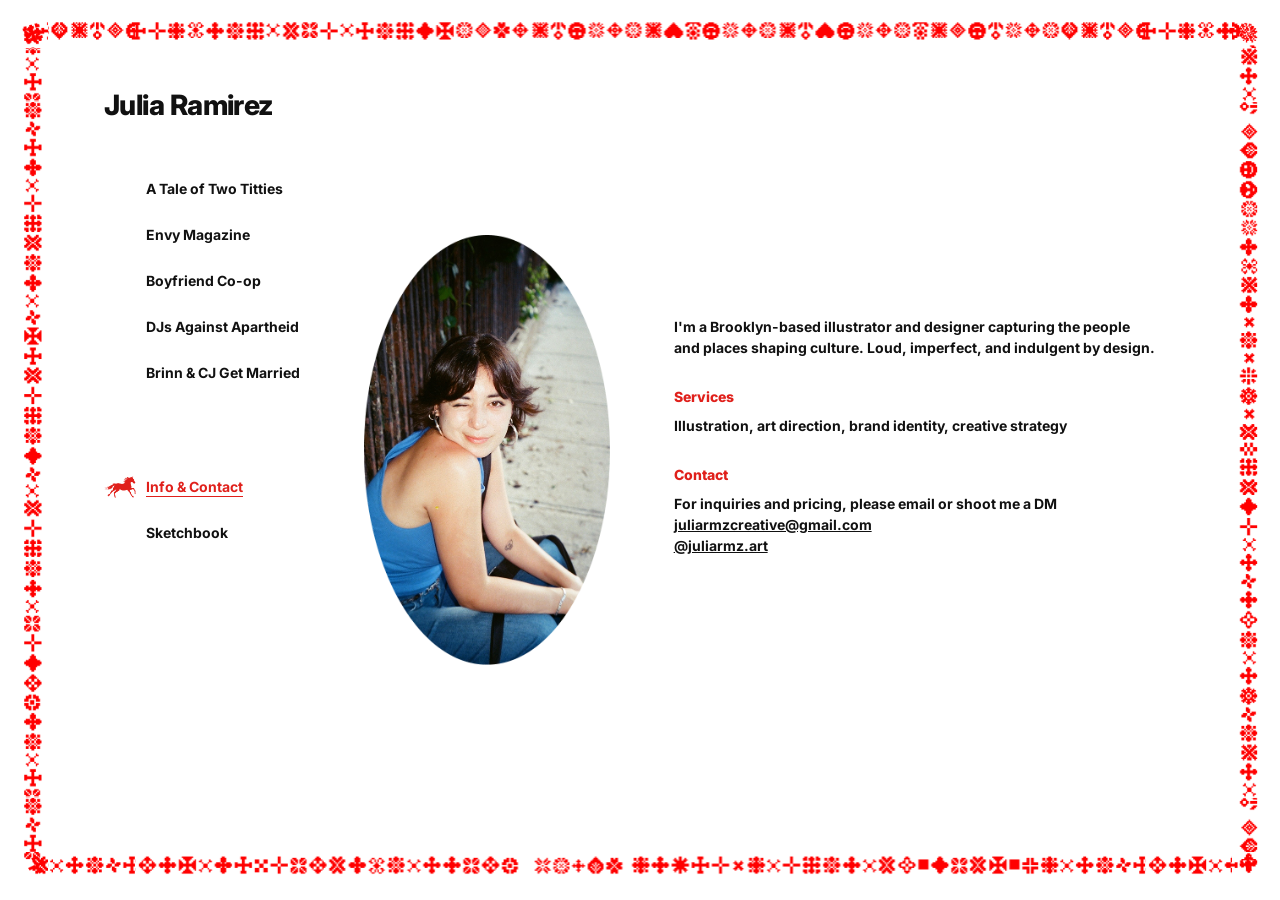
==== index.html @ 7f7f98ac "Build out A Tale of Two Titties project page Adds hero flyer image, brief copy, and Inspo & Referenc" ====
<!DOCTYPE html>
<html lang="en">
<head>
  <meta charset="UTF-8">
  <meta name="viewport" content="width=device-width, initial-scale=1.0">
  <title>Julia Ramirez</title>
  <meta name="description" content="Julia Ramirez — Brooklyn-based illustrator and designer.">
  <link rel="preload" as="image" href="assets/Branding/border.png" fetchpriority="high">
  <link rel="stylesheet" href="css/style.css">
</head>
<body>
  <div class="border-frame" aria-hidden="true"></div>

  <div class="page-shell">
    <div class="nav-column">
      <a class="site-name" href="index.html">Julia Ramirez</a>
      <div id="nav-mount"></div>
    </div>

    <div class="content-pane">
      <div class="home-center">
        <div class="home-row">
          <div class="photo-wrap">
            <img class="photo" src="assets/Branding/photo.png" alt="Julia Ramirez">
          </div>

          <div class="bio-col">
            <section>
              <p>I'm a Brooklyn-based illustrator and designer capturing the people and places shaping culture. Loud, imperfect, and indulgent by design.</p>
            </section>

            <section>
              <h2>Services</h2>
              <p>Illustration, art direction, brand identity, creative strategy</p>
            </section>

            <section>
              <h2>Contact</h2>
              <p>For inquiries and pricing, please email or shoot me a DM</p>
              <p>
                <a href="mailto:juliarmzcreative@gmail.com">juliarmzcreative@gmail.com</a><br>
                <a href="https://instagram.com/juliarmz.art" target="_blank" rel="noopener">@juliarmz.art</a>
              </p>
            </section>
          </div>
        </div>
      </div>
    </div>
  </div>

  <script src="js/nav.js"></script>
</body>
</html>
---- css/style.css ----
@import url('https://fonts.googleapis.com/css2?family=Inter:wght@500;700;800&display=swap');

:root {
  --red: #e0201b;
  --ink: #111111;
  --paper: #ffffff;
  --border-size: 26px;
  --edge-gap: 22px;
  --inset-top: 66px;
  --inset-x: 56px;
  --gap: 28px;
}

* { box-sizing: border-box; }

html, body {
  margin: 0;
  padding: 0;
  height: 100%;
  overflow: hidden;
  background: var(--paper);
  color: var(--ink);
  font-family: 'Inter', Arial, Helvetica, sans-serif;
}

/* Fixed decorative border — always exactly fills the viewport, never scrolls
   or resizes. Sits above the content layer so scrolled content visually
   disappears behind it. */
.border-frame {
  position: fixed;
  inset: var(--edge-gap);
  z-index: 5;
  pointer-events: none;
  border: var(--border-size) solid transparent;
  border-image-source: url('../assets/Branding/border.png');
  border-image-slice: 34;
  border-image-width: var(--border-size);
  border-image-repeat: repeat;
}

/* Fixed app shell: nav column stays put, content-pane scrolls internally. */
.page-shell {
  position: fixed;
  inset: 0;
  z-index: 1;
  display: flex;
  gap: 64px;
}

/* ---------- nav column (never scrolls) ---------- */

.nav-column {
  flex: none;
  width: auto;
  margin: calc(var(--inset-top) + var(--edge-gap)) 0 40px calc(var(--border-size) + var(--inset-x) + var(--edge-gap));
  overflow: hidden;
}

.site-name {
  font-weight: 800;
  font-size: 28px;
  letter-spacing: -0.02em;
  text-decoration: none;
  color: var(--ink);
  display: inline-block;
  margin-bottom: 56px;
}

nav.projects {
  display: flex;
  flex-direction: column;
  gap: 28px;
}

nav.projects .nav-top {
  display: flex;
  flex-direction: column;
  gap: 24px;
}

nav.projects .nav-bottom {
  display: flex;
  flex-direction: column;
  gap: 24px;
  margin-top: 64px;
}

.nav-item {
  display: flex;
  align-items: center;
  gap: 10px;
  text-decoration: none;
  color: var(--ink);
  font-weight: 700;
  font-size: 14px;
  line-height: 1.3;
}

.nav-item .horse-icon {
  width: 32px;
  height: 22px;
  flex: none;
  background-color: var(--ink);
  -webkit-mask-image: url('../assets/Branding/horse-icon.png');
  mask-image: url('../assets/Branding/horse-icon.png');
  -webkit-mask-repeat: no-repeat;
  mask-repeat: no-repeat;
  -webkit-mask-position: center;
  mask-position: center;
  -webkit-mask-size: contain;
  mask-size: contain;
  opacity: 0;
  transform: translateX(-8px);
  transition: opacity 0.15s ease, transform 0.15s ease, background-color 0.15s ease;
}

.nav-item:hover,
.nav-item.active {
  color: var(--red);
}

.nav-item:hover .horse-icon,
.nav-item.active .horse-icon {
  opacity: 1;
  transform: translateX(0);
  background-color: var(--red);
}

.nav-item.active {
  text-decoration: underline;
  text-underline-offset: 4px;
}

/* ---------- content pane (the only thing that scrolls) ---------- */

.content-pane {
  flex: 1;
  min-width: 0;
  height: 100%;
  overflow-y: auto;
  padding-right: calc(var(--border-size) + var(--inset-x) + var(--edge-gap));
}

.content-spacer-top { height: calc(var(--inset-top) + var(--edge-gap)); }
.content-spacer-bottom { height: calc(60px + var(--edge-gap)); }

/* ---------- home page row (photo + bio) ---------- */

.home-center {
  display: flex;
  align-items: center;
  min-height: 100%;
}

.home-row {
  display: flex;
  gap: 64px;
  align-items: stretch;
}

.photo-wrap {
  display: flex;
  justify-content: center;
  flex: none;
}

.photo {
  width: auto;
  max-width: 100%;
  height: 430px;
  display: block;
}

.bio-col {
  font-size: 14px;
  font-weight: 700;
  line-height: 1.5;
  flex: none;
  width: 510px;
  max-width: 100%;
  display: flex;
  flex-direction: column;
  justify-content: center;
}

.bio-col section {
  margin-bottom: 28px;
}

.bio-col h2 {
  font-size: 14px;
  font-weight: 800;
  margin: 0 0 8px;
  text-transform: none;
  color: var(--red);
}

.bio-col p {
  margin: 0;
  text-wrap: balance;
}

.bio-col a {
  color: var(--ink);
}

/* ---------- project page content ---------- */

.project-main {
  display: flex;
  flex-direction: column;
  gap: 24px;
}

.project-main h1 {
  font-size: 20px;
  font-weight: 800;
  margin: 0 0 8px;
}

.project-main .project-desc {
  font-size: 12px;
  font-weight: 700;
  max-width: 560px;
  line-height: 1.5;
}

.project-main h2 {
  font-size: 16px;
  font-weight: 800;
  color: var(--red);
  margin: 0 0 16px;
}

.project-brief {
  font-size: 12px;
  font-weight: 700;
  line-height: 1.5;
  max-width: 560px;
}

.project-brief .label {
  color: var(--ink);
  margin: 0 0 4px;
}

.project-brief .answer {
  color: var(--red);
  margin: 0;
}

.project-hero {
  max-width: 480px;
  width: 100%;
  display: block;
}

.project-section {
  padding-top: 8px;
}

.project-gallery {
  display: grid;
  grid-template-columns: repeat(2, 1fr);
  gap: 24px;
}

.project-gallery .plate {
  aspect-ratio: 4 / 3;
  background: #ededed;
  background-image: url('../assets/project-placeholder.svg');
  background-size: cover;
  background-position: center;
}

/* ---------- masonry gallery (sketchbook + project pages) ---------- */

.masonry-gallery {
  columns: 2;
  column-gap: 24px;
}

.masonry-gallery .plate {
  width: 100%;
  height: auto;
  display: block;
  margin-bottom: 24px;
  break-inside: avoid;
}

/* ---------- responsive ---------- */

@media (max-width: 900px) {
  :root { --inset-top: 40px; --inset-x: 24px; }

  .page-shell {
    flex-direction: column;
    gap: 0;
  }

  .nav-column {
    width: auto;
    margin: calc(var(--inset-top) + var(--edge-gap)) calc(var(--border-size) + var(--inset-x) + var(--edge-gap)) 24px calc(var(--border-size) + var(--inset-x) + var(--edge-gap));
  }

  .content-pane {
    padding-right: calc(var(--border-size) + var(--inset-x) + var(--edge-gap));
    padding-left: calc(var(--border-size) + var(--inset-x) + var(--edge-gap));
  }

  .content-spacer-top { height: 0; }

  .home-row { flex-direction: column; }
  .bio-col { width: auto; }
  .mark { margin-top: 24px; }
  .project-gallery { grid-template-columns: 1fr; }
}
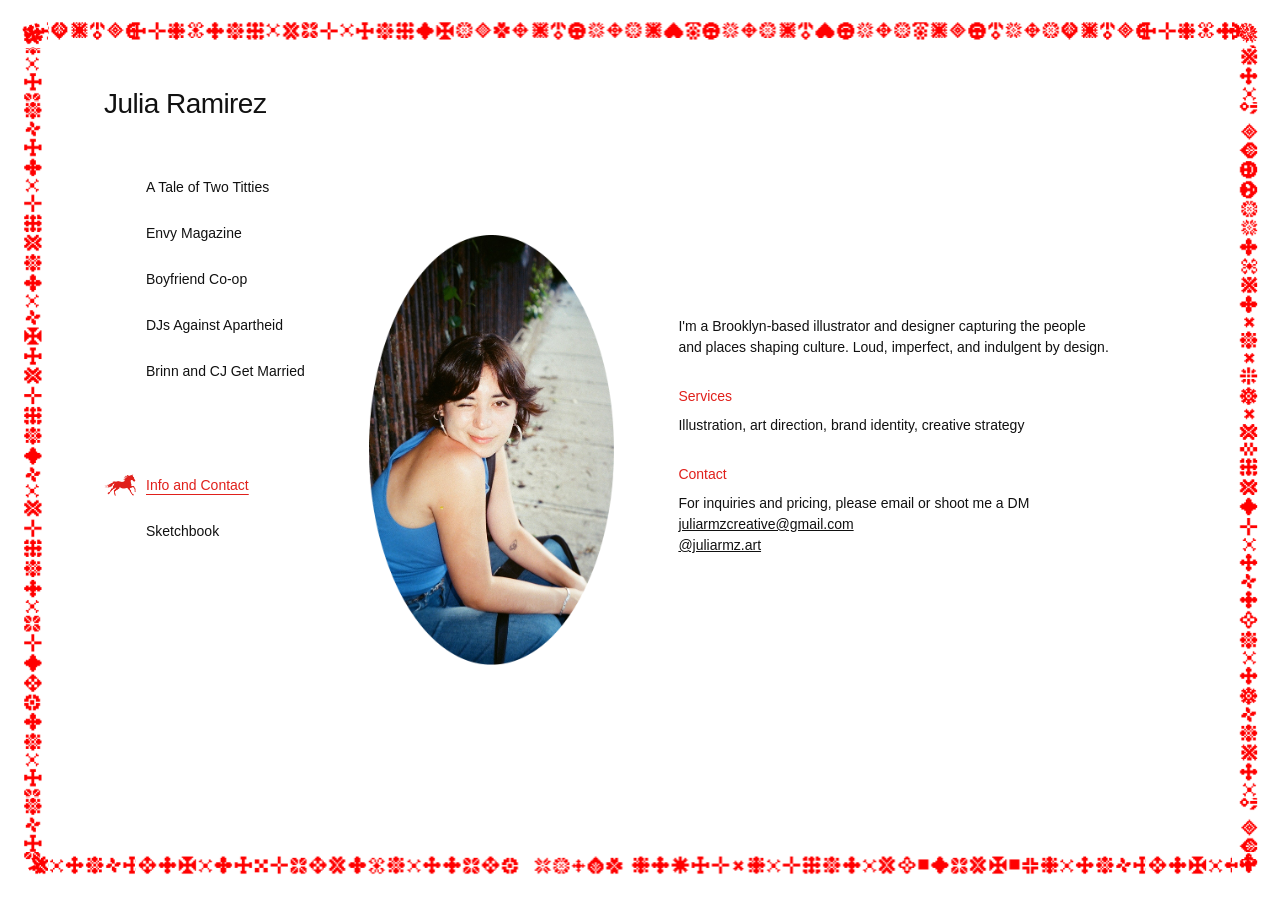
==== commit 7d6878fc: "Replace '&' with 'and' across nav labels and copy Co-Authored-By: Claude Sonnet 5 <noreply@anthropic" ====
--- a/index.html
+++ b/index.html
@@ -13,8 +13,20 @@
 
   <div class="page-shell">
     <div class="nav-column">
-      <a class="site-name" href="index.html">Julia Ramirez</a>
-      <div id="nav-mount"></div>
+      <a class="site-name" href="/index.html">Julia Ramirez</a>
+      <nav class="projects">
+        <div class="nav-top">
+          <a class="nav-item" href="/projects/a-tale-of-two-titties.html"><span class="horse-icon" aria-hidden="true"></span><span>A Tale of Two Titties</span></a>
+          <a class="nav-item" href="/projects/envy-magazine.html"><span class="horse-icon" aria-hidden="true"></span><span>Envy Magazine</span></a>
+          <a class="nav-item" href="/projects/boyfriend-co-op.html"><span class="horse-icon" aria-hidden="true"></span><span>Boyfriend Co-op</span></a>
+          <a class="nav-item" href="/projects/djs-against-apartheid.html"><span class="horse-icon" aria-hidden="true"></span><span>DJs Against Apartheid</span></a>
+          <a class="nav-item" href="/projects/brinn-cj-get-married.html"><span class="horse-icon" aria-hidden="true"></span><span>Brinn and CJ Get Married</span></a>
+        </div>
+        <div class="nav-bottom">
+          <a class="nav-item active" href="/index.html"><span class="horse-icon" aria-hidden="true"></span><span>Info and Contact</span></a>
+          <a class="nav-item" href="/sketchbook.html"><span class="horse-icon" aria-hidden="true"></span><span>Sketchbook</span></a>
+        </div>
+      </nav>
     </div>
 
     <div class="content-pane">
--- a/css/style.css
+++ b/css/style.css
@@ -1,4 +1,4 @@
-@import url('https://fonts.googleapis.com/css2?family=Inter:wght@500;700;800&display=swap');
+@import url('https://fonts.googleapis.com/css2?family=Arimo:wght@400;500;700&display=swap');
 
 :root {
   --red: #e0201b;
@@ -20,7 +20,7 @@
   overflow: hidden;
   background: var(--paper);
   color: var(--ink);
-  font-family: 'Inter', Arial, Helvetica, sans-serif;
+  font-family: 'Helvetica Neue', Helvetica, 'Arimo', Arial, sans-serif;
 }
 
 /* Fixed decorative border — always exactly fills the viewport, never scrolls
@@ -57,7 +57,7 @@
 }
 
 .site-name {
-  font-weight: 800;
+  font-weight: 500;
   font-size: 28px;
   letter-spacing: -0.02em;
   text-decoration: none;
@@ -91,7 +91,7 @@
   gap: 10px;
   text-decoration: none;
   color: var(--ink);
-  font-weight: 700;
+  font-weight: 400;
   font-size: 14px;
   line-height: 1.3;
 }
@@ -173,7 +173,7 @@
 
 .bio-col {
   font-size: 14px;
-  font-weight: 700;
+  font-weight: 400;
   line-height: 1.5;
   flex: none;
   width: 510px;
@@ -189,7 +189,7 @@
 
 .bio-col h2 {
   font-size: 14px;
-  font-weight: 800;
+  font-weight: 500;
   margin: 0 0 8px;
   text-transform: none;
   color: var(--red);
@@ -209,32 +209,46 @@
 .project-main {
   display: flex;
   flex-direction: column;
+  align-items: center;
   gap: 24px;
+  width: 100%;
+  max-width: 1200px;
+  margin-inline: auto;
+  text-align: center;
+}
+
+@media (min-width: 901px) {
+  .content-spacer-top + .project-main { margin-top: 80px; translate: -4px 0; }
 }
 
 .project-main h1 {
   font-size: 20px;
-  font-weight: 800;
+  font-weight: 500;
   margin: 0 0 8px;
 }
 
 .project-main .project-desc {
-  font-size: 12px;
-  font-weight: 700;
+  font-size: 14px;
+  font-weight: 400;
   max-width: 560px;
   line-height: 1.5;
 }
 
+.project-main .project-desc a {
+  color: var(--red);
+  text-decoration: none;
+}
+
 .project-main h2 {
   font-size: 16px;
-  font-weight: 800;
+  font-weight: 500;
   color: var(--red);
   margin: 0 0 16px;
 }
 
 .project-brief {
   font-size: 12px;
-  font-weight: 700;
+  font-weight: 400;
   line-height: 1.5;
   max-width: 560px;
 }
@@ -249,14 +263,28 @@
   margin: 0;
 }
 
-.project-hero {
-  max-width: 480px;
+.hero-row {
+  display: flex;
+  flex-direction: column;
+  align-items: center;
+  gap: 16px;
   width: 100%;
-  display: block;
+}
+
+.hero-row .project-desc {
+  margin: 0;
+  line-height: 1.3;
+  text-align: center;
+  white-space: nowrap;
+}
+
+@media (min-width: 901px) {
+  .content-spacer-top + .project-main.hero-first { margin-top: 0; }
 }
 
 .project-section {
-  padding-top: 8px;
+  width: 100%;
+  margin-top: 8vh;
 }
 
 .project-gallery {
@@ -291,7 +319,7 @@
 /* ---------- responsive ---------- */
 
 @media (max-width: 900px) {
-  :root { --inset-top: 40px; --inset-x: 24px; }
+  :root { --inset-top: 28px; --inset-x: 12px; --edge-gap: 14px; }
 
   .page-shell {
     flex-direction: column;
@@ -310,8 +338,366 @@
 
   .content-spacer-top { height: 0; }
 
+  .site-name { font-size: 24px; margin-bottom: 20px; }
+  nav.projects { gap: 14px; }
+  nav.projects .nav-top { gap: 10px; }
+  nav.projects .nav-bottom { gap: 10px; margin-top: 0; }
+
   .home-row { flex-direction: column; }
   .bio-col { width: auto; }
   .mark { margin-top: 24px; }
   .project-gallery { grid-template-columns: 1fr; }
 }
+
+/* ---------- collage panel (floating images + captions) ---------- */
+
+.collage {
+  position: relative;
+  width: 88%;
+  margin-inline: auto;
+  aspect-ratio: var(--cw, 1760) / var(--ch, 1190);
+  container-type: inline-size;
+  text-align: left;
+}
+
+.collage .float,
+.collage .cap,
+.collage .cap-heading,
+.collage .swatch {
+  position: absolute;
+  left: calc((var(--x) - var(--x0, 80)) / var(--cw, 1760) * 100%);
+  top: calc((var(--y) - var(--y0, 100)) / var(--ch, 1190) * 100%);
+  margin: 0;
+}
+
+.collage .float {
+  width: calc(var(--w) / var(--cw, 1760) * 100%);
+  height: auto;
+  z-index: var(--z, 1);
+  display: block;
+}
+
+.collage .swatch {
+  width: calc(132 / var(--cw, 1760) * 100%);
+  height: calc(57 / var(--ch, 1190) * 100%);
+  background: var(--c);
+  box-sizing: border-box;
+}
+
+.collage .cap,
+.collage .cap-heading {
+  z-index: 5;
+  font-weight: 500;
+  line-height: 1;
+  white-space: nowrap;
+  transform: translateY(-50%);
+}
+
+.collage .cap {
+  color: var(--red);
+  font-size: 14px;
+}
+
+.collage .cap.r {
+  text-align: right;
+  transform: translate(-100%, -50%);
+}
+
+.collage .cap-heading {
+  color: var(--ink);
+  font-size: max(12px, 2.4cqw);
+}
+
+/* ---------- hero stage + design thumbnails ---------- */
+
+.hero-stage {
+  position: relative;
+  flex: none;
+  width: 100%;
+  height: max(calc(100vh - 286px), 260px);
+}
+
+.stage-img {
+  position: absolute;
+  top: 50%;
+  left: 50%;
+  transform: translate(-50%, -50%);
+  width: auto;
+  height: auto;
+  max-width: 100%;
+  max-height: 100%;
+  opacity: 0;
+  pointer-events: none;
+}
+
+.stage-img.active {
+  opacity: 1;
+  pointer-events: auto;
+  cursor: zoom-in;
+}
+
+.hero-thumbs {
+  display: flex;
+  margin-top: 12px;
+  justify-content: center;
+  align-items: flex-end;
+  gap: 14px;
+}
+
+.hero-thumb {
+  padding: 0;
+  border: 0;
+  background: none;
+  cursor: pointer;
+  opacity: 0.3;
+}
+
+.hero-thumb:hover { opacity: 0.65; }
+.hero-thumb.active { opacity: 1; }
+
+.hero-thumb img {
+  display: block;
+  height: 64px;
+  width: auto;
+}
+
+/* single hero (no carousel); longer copy wraps onto two lines */
+.hero-row.single .project-desc { white-space: normal; max-width: min(100%, 720px); }
+.hero-row.single .hero-stage { height: auto; }
+
+/* loose collage whose pieces can be dragged around */
+.hero-stage .drag-stage {
+  width: min(100%, calc(max(100vh - 212px, 260px) * var(--cw) / var(--ch)));
+  margin: 0 auto;
+}
+.drag { cursor: grab; user-select: none; -webkit-user-drag: none; }
+.drag.dragging { cursor: grabbing; }
+.drag img { display: block; width: 100%; -webkit-user-drag: none; }
+.drag.cut-r { clip-path: inset(0 7.1% 0 0); }
+.drag.polaroid {
+  padding: 1.9cqw 1.55cqw 5.7cqw;
+  background: #fff;
+  border-radius: 3px;
+  box-shadow: 0 1px 3px rgba(0, 0, 0, 0.25), 0 8px 18px rgba(0, 0, 0, 0.18);
+  rotate: -8deg;
+}
+.drag.polaroid img { aspect-ratio: 0.84; object-fit: cover; }
+.drag.phone { position: absolute; }
+.drag.phone .screen {
+  position: absolute;
+  left: 25.4%;
+  top: 6.8%;
+  width: 47.1%;
+  height: 34.9%;
+  object-fit: cover;
+}
+
+/* carousel panel below the hero: stage + thumbnails, no copy line */
+.hero-row.carousel .hero-stage { height: max(calc(100vh - 250px), 260px); }
+.hero-row.carousel .hero-thumbs { flex-wrap: wrap; gap: 10px 12px; }
+.hero-row.carousel .hero-thumb img { height: 52px; }
+
+@media (max-width: 900px) {
+  .hero-stage { height: auto; aspect-ratio: 4 / 5; }
+  .hero-row.carousel .hero-stage { height: auto; aspect-ratio: 1; }
+  .hero-row.single .hero-stage { height: auto; aspect-ratio: auto; }
+  .hero-row .project-desc { white-space: normal; }
+}
+
+/* ---------- Figma-style frame mockup ---------- */
+
+.figma-canvas {
+  background: transparent;
+  padding: 24px 24px 20px;
+  width: min(92%, calc((100vh - 342px) * var(--ratio, 1.479) + 107px));
+  margin-inline: auto;
+  text-align: left;
+}
+
+.figma-head {
+  display: flex;
+  align-items: center;
+  gap: 8px;
+  margin-bottom: 14px;
+}
+
+.figma-label {
+  background: #fff;
+  border: 1px solid #e2e2e2;
+  border-radius: 6px;
+  font-size: 14px;
+  font-weight: 500;
+  line-height: 1;
+  padding: 8px 12px;
+  color: #111;
+}
+
+.figma-frame {
+  position: relative;
+  background: #fff;
+  border: 1.5px solid var(--red);
+  padding: 24px 28px;
+}
+
+.figma-frame .collage {
+  width: 100%;
+  margin: 0;
+}
+
+.figma-frame .handle {
+  position: absolute;
+  width: 8px;
+  height: 8px;
+  background: #fff;
+  border: 1px solid var(--red);
+  z-index: 10;
+}
+
+.handle.tl { top: -5px; left: -5px; }
+.handle.tr { top: -5px; right: -5px; }
+.handle.bl { bottom: -5px; left: -5px; }
+.handle.br { bottom: -5px; right: -5px; }
+
+@media (max-width: 900px) {
+  .figma-canvas { padding: 12px 12px 12px; }
+  .figma-frame { padding: 12px; }
+}
+
+/* ---------- full-page image view ---------- */
+
+.lightbox {
+  position: fixed;
+  inset: 0;
+  z-index: 1000;
+  background: rgba(255, 255, 255, 0);
+  cursor: zoom-out;
+  transition: background 0.35s ease;
+}
+
+.lightbox.open { background: var(--paper); }
+.lightbox.zoomed img { cursor: grab; }
+.lightbox.panning img { cursor: grabbing; }
+
+.lightbox img {
+  position: fixed;
+  display: block;
+  cursor: zoom-in;
+  touch-action: none;
+  user-select: none;
+  -webkit-user-drag: none;
+  transition: left 0.35s cubic-bezier(0.2, 0.7, 0.2, 1),
+    top 0.35s cubic-bezier(0.2, 0.7, 0.2, 1),
+    width 0.35s cubic-bezier(0.2, 0.7, 0.2, 1),
+    height 0.35s cubic-bezier(0.2, 0.7, 0.2, 1);
+}
+
+@media (prefers-reduced-motion: reduce) {
+  .lightbox,
+  .lightbox img { transition: none; }
+}
+
+.lightbox-arrow {
+  position: absolute;
+  top: 50%;
+  transform: translateY(-50%);
+  padding: 8px 20px;
+  border: 0;
+  background: none;
+  color: var(--red);
+  font-family: inherit;
+  font-size: 64px;
+  font-weight: 300;
+  line-height: 1;
+  cursor: pointer;
+  opacity: 0.55;
+}
+
+.lightbox-arrow:hover { opacity: 1; }
+.lightbox-arrow.prev { left: 12px; }
+.lightbox-arrow.next { right: 12px; }
+
+.lightbox-close {
+  position: absolute;
+  top: 14px;
+  right: 22px;
+  padding: 4px 10px;
+  border: 0;
+  background: none;
+  color: var(--red);
+  font-family: inherit;
+  font-size: 44px;
+  font-weight: 300;
+  line-height: 1;
+  cursor: pointer;
+  opacity: 0.7;
+}
+
+.lightbox-close:hover { opacity: 1; }
+
+.project-main + .content-spacer-bottom { height: 26vh; }
+
+/* ---------- draggable moodboard ---------- */
+
+.figma-canvas {
+  position: relative;
+  cursor: grab;
+  user-select: none;
+  -webkit-user-select: none;
+}
+
+.figma-canvas.dragging {
+  cursor: grabbing;
+  z-index: 30;
+}
+
+.figma-canvas img { -webkit-user-drag: none; }
+
+/* ---------- shared desk: overlapping draggable frames ---------- */
+
+.desk {
+  position: relative;
+  width: min(calc(100% - 24px), calc((100vh - 100px) * 1.21));
+  aspect-ratio: 971 / 800;
+  margin-inline: auto;
+}
+
+.desk .desk-item {
+  position: absolute;
+  width: 55%;
+  margin: 0;
+  padding: 0;
+}
+
+.desk .figma-head { margin-bottom: 8px; }
+.desk .figma-frame { padding: 12px; }
+.desk .collage .cap { font-size: max(10px, 1.7cqw); }
+
+.desk-mood { left: 0; top: 0; z-index: 1; }
+.desk-sketch { right: 0; bottom: 0; z-index: 2; }
+
+@media (max-width: 1100px) {
+  .desk { width: calc(100% - 24px); aspect-ratio: auto; display: flex; flex-direction: column; gap: 32px; }
+  .desk .desk-item { position: relative; width: 100%; }
+}
+
+.zoom-canvas {
+  position: fixed;
+  margin: 0;
+  padding: 0;
+  transform-origin: 0 0;
+  transition: transform 0.35s cubic-bezier(0.2, 0.7, 0.2, 1);
+  cursor: zoom-out;
+}
+
+.zoom-canvas .figma-frame { padding: 12px; }
+.zoom-canvas .figma-head { margin-bottom: 8px; }
+.zoom-canvas .collage .cap { font-size: max(10px, 1.7cqw); }
+
+@media (max-width: 1100px) {
+  .desk .collage .cap,
+  .zoom-canvas .collage .cap { font-size: max(8px, 1.7cqw); }
+}
+
+@media (prefers-reduced-motion: reduce) {
+  .zoom-canvas { transition: none; }
+}
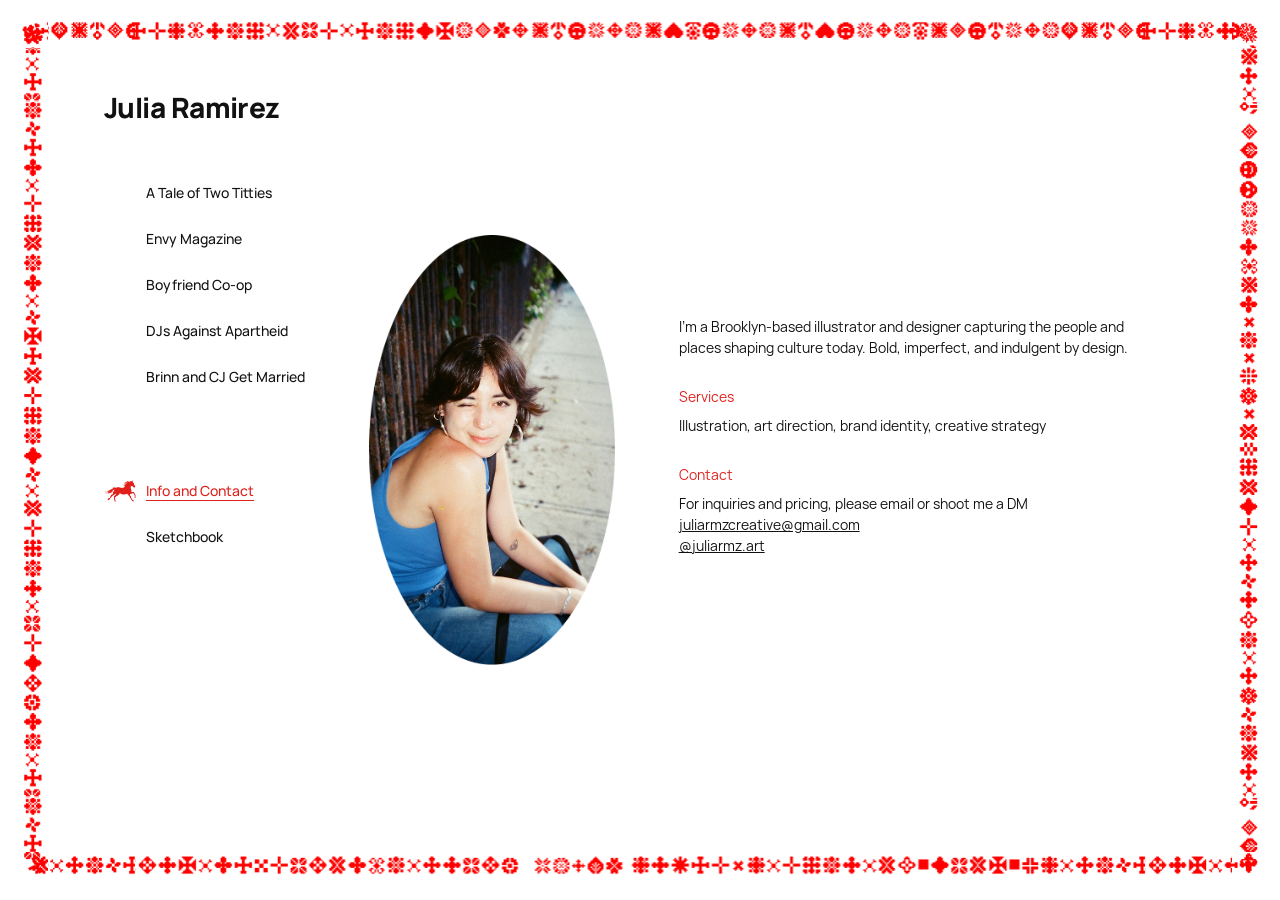
==== commit 3f448d40: "Update home page bio copy Co-Authored-By: Claude Sonnet 5 <noreply@anthropic.com>" ====
--- a/index.html
+++ b/index.html
@@ -38,7 +38,7 @@
 
           <div class="bio-col">
             <section>
-              <p>I'm a Brooklyn-based illustrator and designer capturing the people and places shaping culture. Loud, imperfect, and indulgent by design.</p>
+              <p>I'm a Brooklyn-based illustrator and designer capturing the people and places shaping culture today. Bold, imperfect, and indulgent by design.</p>
             </section>
 
             <section>
--- a/css/style.css
+++ b/css/style.css
@@ -1,4 +1,38 @@
-@import url('https://fonts.googleapis.com/css2?family=Arimo:wght@400;500;700&display=swap');
+@font-face {
+  font-family: 'Manrope';
+  src: url('../assets/Branding/fonts/Manrope-Light.woff2') format('woff2'),
+       url('../assets/Branding/fonts/Manrope-Light.woff') format('woff');
+  font-weight: 300;
+  font-style: normal;
+  font-display: swap;
+}
+
+@font-face {
+  font-family: 'Manrope';
+  src: url('../assets/Branding/fonts/Manrope-Regular.woff2') format('woff2'),
+       url('../assets/Branding/fonts/Manrope-Regular.woff') format('woff');
+  font-weight: 400;
+  font-style: normal;
+  font-display: swap;
+}
+
+@font-face {
+  font-family: 'Manrope';
+  src: url('../assets/Branding/fonts/Manrope-Medium.woff2') format('woff2'),
+       url('../assets/Branding/fonts/Manrope-Medium.woff') format('woff');
+  font-weight: 500;
+  font-style: normal;
+  font-display: swap;
+}
+
+@font-face {
+  font-family: 'Manrope';
+  src: url('../assets/Branding/fonts/Manrope-ExtraBold.woff2') format('woff2'),
+       url('../assets/Branding/fonts/Manrope-ExtraBold.woff') format('woff');
+  font-weight: 800;
+  font-style: normal;
+  font-display: swap;
+}
 
 :root {
   --red: #e0201b;
@@ -20,7 +54,8 @@
   overflow: hidden;
   background: var(--paper);
   color: var(--ink);
-  font-family: 'Helvetica Neue', Helvetica, 'Arimo', Arial, sans-serif;
+  font-family: 'Manrope', 'Helvetica Neue', Helvetica, Arial, sans-serif;
+  font-weight: 400;
 }
 
 /* Fixed decorative border — always exactly fills the viewport, never scrolls
@@ -57,7 +92,7 @@
 }
 
 .site-name {
-  font-weight: 500;
+  font-weight: 800;
   font-size: 28px;
   letter-spacing: -0.02em;
   text-decoration: none;
@@ -91,7 +126,7 @@
   gap: 10px;
   text-decoration: none;
   color: var(--ink);
-  font-weight: 400;
+  font-weight: 500;
   font-size: 14px;
   line-height: 1.3;
 }
@@ -138,6 +173,7 @@
   min-width: 0;
   height: 100%;
   overflow-y: auto;
+  overflow-x: hidden;
   padding-right: calc(var(--border-size) + var(--inset-x) + var(--edge-gap));
 }
 
@@ -189,7 +225,7 @@
 
 .bio-col h2 {
   font-size: 14px;
-  font-weight: 500;
+  font-weight: 400;
   margin: 0 0 8px;
   text-transform: none;
   color: var(--red);
@@ -223,7 +259,7 @@
 
 .project-main h1 {
   font-size: 20px;
-  font-weight: 500;
+  font-weight: 400;
   margin: 0 0 8px;
 }
 
@@ -239,9 +275,13 @@
   text-decoration: none;
 }
 
+.project-main .project-desc a:hover {
+  text-decoration: underline;
+}
+
 .project-main h2 {
   font-size: 16px;
-  font-weight: 500;
+  font-weight: 400;
   color: var(--red);
   margin: 0 0 16px;
 }
@@ -278,6 +318,21 @@
   white-space: nowrap;
 }
 
+/* extra breathing room above the hero image, and a bigger stage */
+.hero-row.featured {
+  gap: 48px;
+}
+.hero-row.featured .hero-stage {
+  height: max(calc(100vh - 200px), 340px);
+}
+/* this caption's text (with the embedded link) is wider than the base
+   560px cap; white-space:nowrap makes it overflow that box entirely
+   to one side rather than wrapping or centering the overflow, which
+   throws off the caption's visual center relative to the image below
+   it. Let it size to its natural content width instead. */
+.hero-row.featured .project-desc {
+  max-width: none;
+}
 @media (min-width: 901px) {
   .content-spacer-top + .project-main.hero-first { margin-top: 0; }
 }
@@ -285,6 +340,76 @@
 .project-section {
   width: 100%;
   margin-top: 8vh;
+}
+
+.project-section.collage-panel {
+  margin-top: 18vh;
+}
+
+/* the flat-lay collage above this panel is shorter than a typical
+   hero image, so the standard 8vh gap reads as too much empty space
+   underneath it */
+.project-section.bcj-moodboard-panel {
+  margin-top: 3vh;
+}
+
+/* plain "behind the design" reference images: no figma-frame chrome,
+   just sized up to fill the panel nicely, with a plain label above
+   aligned to the image's own left edge */
+.bcj-behind-wrap {
+  width: 96%;
+  margin-inline: auto;
+  text-align: left;
+}
+.bcj-behind-img {
+  display: block;
+  width: 100%;
+  cursor: zoom-in;
+}
+
+/* bigger than the default .bcj-behind-wrap, filling its panel the way
+   the Save the dates image (taller aspect ratio) already reads as
+   bigger. Centered overflow via equal negative inline margins, in fixed
+   px rather than a percentage: the clearance before the decorative
+   border is a fixed number of px regardless of viewport width, so a
+   percentage-only overflow would grow on a wide viewport and risk
+   running under the border. */
+.bcj-panel-fill {
+  width: calc(100% + 40px);
+  margin-inline: -20px;
+}
+
+/* even bigger than .bcj-panel-fill, and pushed to the right instead of
+   centered, by weighting the overflow onto the right side only. */
+.bcj-rsvp-wrap {
+  width: calc(100% + 40px);
+  margin-left: 0;
+}
+
+/* plain-copy panel titles (Moodboard, Save the dates, etc.) instead of
+   the boxed figma-label lockup used elsewhere; .project-desc's own
+   type styling is scoped to .project-main, which these panels sit
+   outside of, so restate it here */
+.bcj-panel-title {
+  font-size: 14px;
+  font-weight: 400;
+  line-height: 1.5;
+  margin: 0 0 14px;
+  text-align: center;
+}
+
+/* breaks out of project-main's 1200px cap to span the full content
+   area, same width as the sketchbook masonry gallery */
+.project-section.pride-panel {
+  text-align: center;
+}
+
+/* a plain image, no frame chrome, sized down a bit and centered so it
+   doesn't fill edge-to-edge, with extra clearance above it */
+.project-section .full-bleed {
+  display: block;
+  width: 78%;
+  margin: 4vh auto 0;
 }
 
 .project-gallery {
@@ -387,7 +512,7 @@
 .collage .cap,
 .collage .cap-heading {
   z-index: 5;
-  font-weight: 500;
+  font-weight: 400;
   line-height: 1;
   white-space: nowrap;
   transform: translateY(-50%);
@@ -464,11 +589,15 @@
 /* single hero (no carousel); longer copy wraps onto two lines */
 .hero-row.single .project-desc { white-space: normal; max-width: min(100%, 720px); }
 .hero-row.single .hero-stage { height: auto; }
+.hero-row.single { gap: 44px; }
 
 /* loose collage whose pieces can be dragged around */
 .hero-stage .drag-stage {
   width: min(100%, calc(max(100vh - 212px, 260px) * var(--cw) / var(--ch)));
   margin: 0 auto;
+}
+.hero-stage .drag-stage.big {
+  width: min(82%, calc(max(100vh - 220px, 300px) * var(--cw) / var(--ch) * 1.15));
 }
 .drag { cursor: grab; user-select: none; -webkit-user-drag: none; }
 .drag.dragging { cursor: grabbing; }
@@ -497,10 +626,83 @@
 .hero-row.carousel .hero-thumbs { flex-wrap: wrap; gap: 10px 12px; }
 .hero-row.carousel .hero-thumb img { height: 52px; }
 
+/* two (or three) images shown side by side at once (not a toggled
+   carousel); all stay clickable to zoom, and arrow keys still work
+   inside the lightbox */
+.hero-row.pair,
+.hero-row.trio {
+  gap: 48px;
+}
+.hero-row.pair .hero-stage,
+.hero-row.trio .hero-stage {
+  position: static;
+  height: auto;
+  display: flex;
+  justify-content: center;
+  align-items: center;
+  gap: 24px;
+  flex-wrap: wrap;
+}
+.hero-row.trio .hero-stage {
+  gap: 10px;
+}
+.hero-row.pair .pair-item,
+.hero-row.trio .trio-item {
+  display: flex;
+  flex-direction: column;
+  align-items: center;
+  gap: 20px;
+  max-width: 46%;
+}
+.hero-row.pair .stage-img,
+.hero-row.trio .stage-img {
+  position: static;
+  transform: none;
+  opacity: 1;
+  pointer-events: auto;
+  cursor: zoom-in;
+  width: auto;
+  max-width: 100%;
+  max-height: max(calc(100vh - 320px), 260px);
+}
+.hero-row.trio .trio-item {
+  max-width: 32%;
+}
+.hero-row.pair .pair-item {
+  max-width: 47%;
+}
+.hero-row.pair .stage-img {
+  max-height: max(calc(100vh - 260px), 300px);
+}
+.hero-row.trio .stage-img {
+  max-height: max(calc(100vh - 260px), 320px);
+}
+.hero-row.pair .pair-caption,
+.hero-row.trio .trio-caption {
+  margin: 0;
+  font-size: 14px;
+  color: var(--red);
+}
+.hero-row.pair .pair-caption a,
+.hero-row.trio .trio-caption a {
+  color: var(--red);
+  text-decoration: none;
+}
+.hero-row.pair .pair-caption a:hover,
+.hero-row.trio .trio-caption a:hover {
+  text-decoration: underline;
+}
+
 @media (max-width: 900px) {
   .hero-stage { height: auto; aspect-ratio: 4 / 5; }
   .hero-row.carousel .hero-stage { height: auto; aspect-ratio: 1; }
   .hero-row.single .hero-stage { height: auto; aspect-ratio: auto; }
+  .hero-row.pair .hero-stage,
+  .hero-row.trio .hero-stage { flex-direction: column; flex-wrap: nowrap; align-items: center; aspect-ratio: auto; }
+  .hero-row.pair .pair-item,
+  .hero-row.trio .trio-item { max-width: 100%; }
+  .hero-row.pair .stage-img,
+  .hero-row.trio .stage-img { max-width: 100%; max-height: none; }
   .hero-row .project-desc { white-space: normal; }
 }
 
@@ -526,7 +728,7 @@
   border: 1px solid #e2e2e2;
   border-radius: 6px;
   font-size: 14px;
-  font-weight: 500;
+  font-weight: 400;
   line-height: 1;
   padding: 8px 12px;
   color: #111;
@@ -542,6 +744,31 @@
 .figma-frame .collage {
   width: 100%;
   margin: 0;
+}
+
+.figma-frame > img {
+  display: block;
+  width: 100%;
+}
+
+/* a reference photo layered into the empty gap of the Inspo moodboard */
+.figma-frame > img.gap-photo {
+  position: absolute;
+  left: 30%;
+  top: 8.5%;
+  width: 26%;
+  box-shadow: 0 4px 16px rgba(0, 0, 0, 0.22);
+}
+
+.figma-frame > .mood-cap {
+  position: absolute;
+  left: 59%;
+  top: 92%;
+  margin: 0;
+  color: var(--red);
+  font-weight: 700;
+  font-size: 14px;
+  white-space: nowrap;
 }
 
 .figma-frame .handle {
@@ -553,10 +780,19 @@
   z-index: 10;
 }
 
-.handle.tl { top: -5px; left: -5px; }
-.handle.tr { top: -5px; right: -5px; }
-.handle.bl { bottom: -5px; left: -5px; }
-.handle.br { bottom: -5px; right: -5px; }
+/* Invisible padding around each handle so it's easier to grab; pointer
+   events landing on this pseudo-element still report the .handle as the
+   target, so the JS hit-test (closest(".handle")) still matches. */
+.figma-frame .handle::before {
+  content: "";
+  position: absolute;
+  inset: -7px;
+}
+
+.handle.tl { top: -5px; left: -5px; cursor: nwse-resize; }
+.handle.tr { top: -5px; right: -5px; cursor: nesw-resize; }
+.handle.bl { bottom: -5px; left: -5px; cursor: nesw-resize; }
+.handle.br { bottom: -5px; right: -5px; cursor: nwse-resize; }
 
 @media (max-width: 900px) {
   .figma-canvas { padding: 12px 12px 12px; }
@@ -575,8 +811,10 @@
 }
 
 .lightbox.open { background: var(--paper); }
-.lightbox.zoomed img { cursor: grab; }
-.lightbox.panning img { cursor: grabbing; }
+.lightbox.zoomed img,
+.lightbox.zoomed .zoom-canvas { cursor: grab; }
+.lightbox.panning img,
+.lightbox.panning .zoom-canvas { cursor: grabbing; }
 
 .lightbox img {
   position: fixed;
@@ -675,11 +913,53 @@
 .desk-mood { left: 0; top: 0; z-index: 1; }
 .desk-sketch { right: 0; bottom: 0; z-index: 2; }
 
+/* Envy's two frames are much wider/shorter than TOTT's: bigger, matched
+   widths, with the second frame pushed lower rather than corner-pinned.
+   Scoped to min-width so it never fights the mobile stack override below. */
+@media (min-width: 1101px) {
+  .desk.wide { aspect-ratio: 1.3 / 1; }
+  .desk.wide .desk-item { width: 66%; }
+  .desk.wide .desk-sketch { width: 92%; top: 46%; bottom: auto; }
+  .desk.wide .figma-frame { padding: 22px; }
+  .desk.wide .figma-head { margin-bottom: 12px; }
+}
+
 @media (max-width: 1100px) {
   .desk { width: calc(100% - 24px); aspect-ratio: auto; display: flex; flex-direction: column; gap: 32px; }
   .desk .desk-item { position: relative; width: 100%; }
-}
-
+  .figma-frame > .mood-cap { left: 52%; font-size: 9px; }
+}
+
+/* DJs Against Apartheid: Moodboard and Sketchpad slightly overlapping
+   and staggered, big enough to fill the panel width. Sketchpad sits on
+   top (z-index) and is offset down/right so neither frame's content is
+   hidden behind the other. */
+@media (min-width: 1101px) {
+  .daa-desk {
+    width: 100%;
+    aspect-ratio: 1.3 / 1;
+  }
+  .daa-desk .desk-item {
+    width: 64%;
+  }
+  .daa-desk .desk-mood {
+    left: 6%;
+    top: 0;
+    z-index: 1;
+  }
+  .daa-desk .desk-sketch {
+    left: auto;
+    right: 0;
+    top: 30%;
+    bottom: auto;
+    z-index: 2;
+  }
+}
+
+/* .lightbox img (below) sets position:fixed for the plain image-lightbox
+   case; a frame clone's own <img> tags live inside .lightbox too but must
+   stay in normal flow so .figma-frame sizes around them. Same specificity
+   as that rule, so it has to come after it to win (see .lightbox img). */
 .zoom-canvas {
   position: fixed;
   margin: 0;
@@ -693,6 +973,17 @@
 .zoom-canvas .figma-head { margin-bottom: 8px; }
 .zoom-canvas .collage .cap { font-size: max(10px, 1.7cqw); }
 
+/* .lightbox img (further down) sets position:fixed for the plain
+   image-lightbox case, which also matches a frame clone's own <img>
+   tags since they live inside .lightbox too. A plain <img> directly in
+   a frame (no .collage/.float wrapper) needs to stay in normal flow so
+   .figma-frame sizes around it; .gap-photo keeps its own absolute
+   layering, so it's excluded here. */
+.zoom-canvas .figma-frame > img:not(.gap-photo) {
+  position: static;
+  width: 100%;
+}
+
 @media (max-width: 1100px) {
   .desk .collage .cap,
   .zoom-canvas .collage .cap { font-size: max(8px, 1.7cqw); }
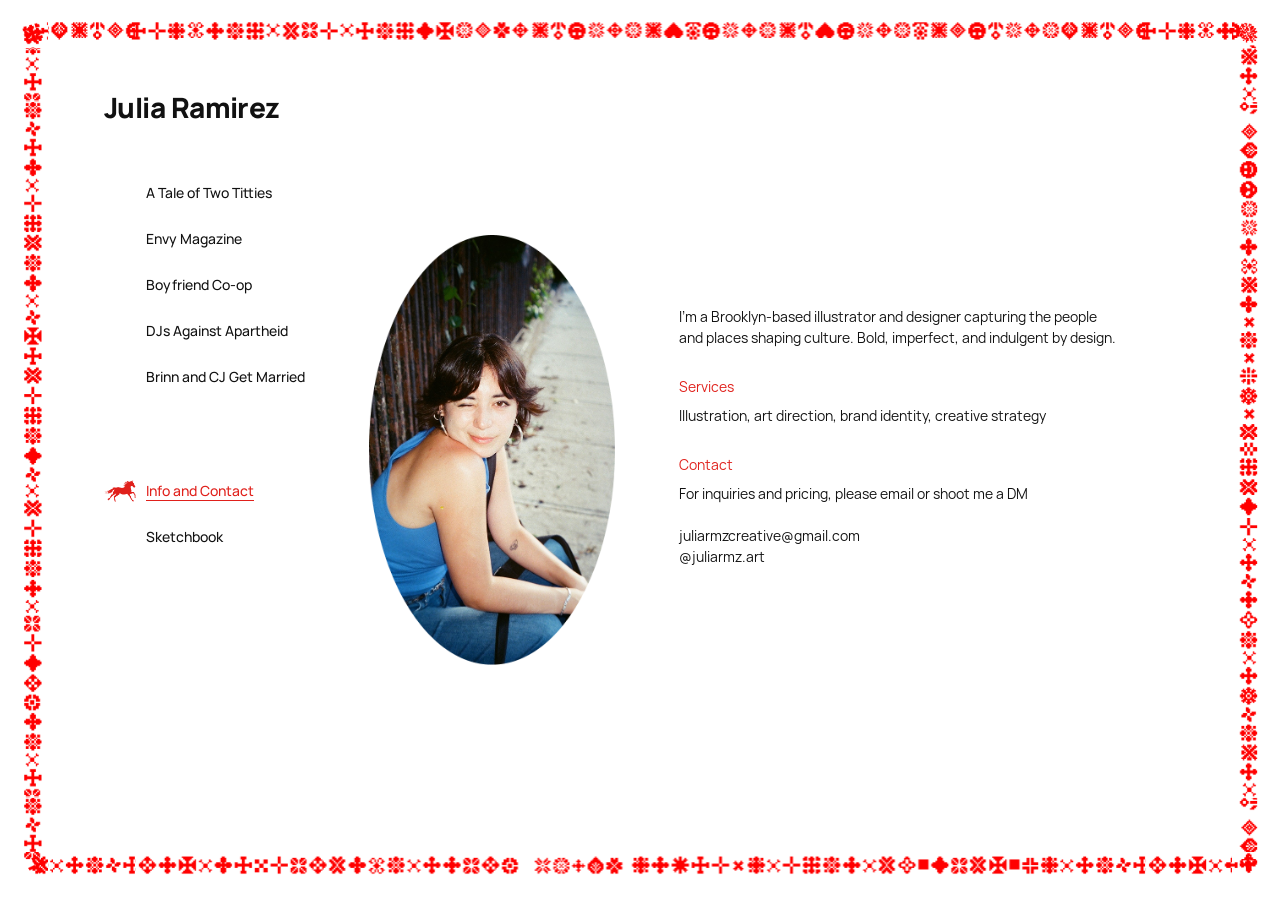
==== commit 2bda23a2: "Home page: trim bio copy, add contact link hover, space out contact info Co-Authored-By: Claude Opus" ====
--- a/index.html
+++ b/index.html
@@ -38,7 +38,7 @@
 
           <div class="bio-col">
             <section>
-              <p>I'm a Brooklyn-based illustrator and designer capturing the people and places shaping culture today. Bold, imperfect, and indulgent by design.</p>
+              <p>I'm a Brooklyn-based illustrator and designer capturing the people and places shaping culture. Bold, imperfect, and indulgent by design.</p>
             </section>
 
             <section>
@@ -49,6 +49,7 @@
             <section>
               <h2>Contact</h2>
               <p>For inquiries and pricing, please email or shoot me a DM</p>
+              <br>
               <p>
                 <a href="mailto:juliarmzcreative@gmail.com">juliarmzcreative@gmail.com</a><br>
                 <a href="https://instagram.com/juliarmz.art" target="_blank" rel="noopener">@juliarmz.art</a>
--- a/css/style.css
+++ b/css/style.css
@@ -238,6 +238,12 @@
 
 .bio-col a {
   color: var(--ink);
+  text-decoration: none;
+}
+
+.bio-col a:hover {
+  color: var(--red);
+  text-decoration: underline;
 }
 
 /* ---------- project page content ---------- */
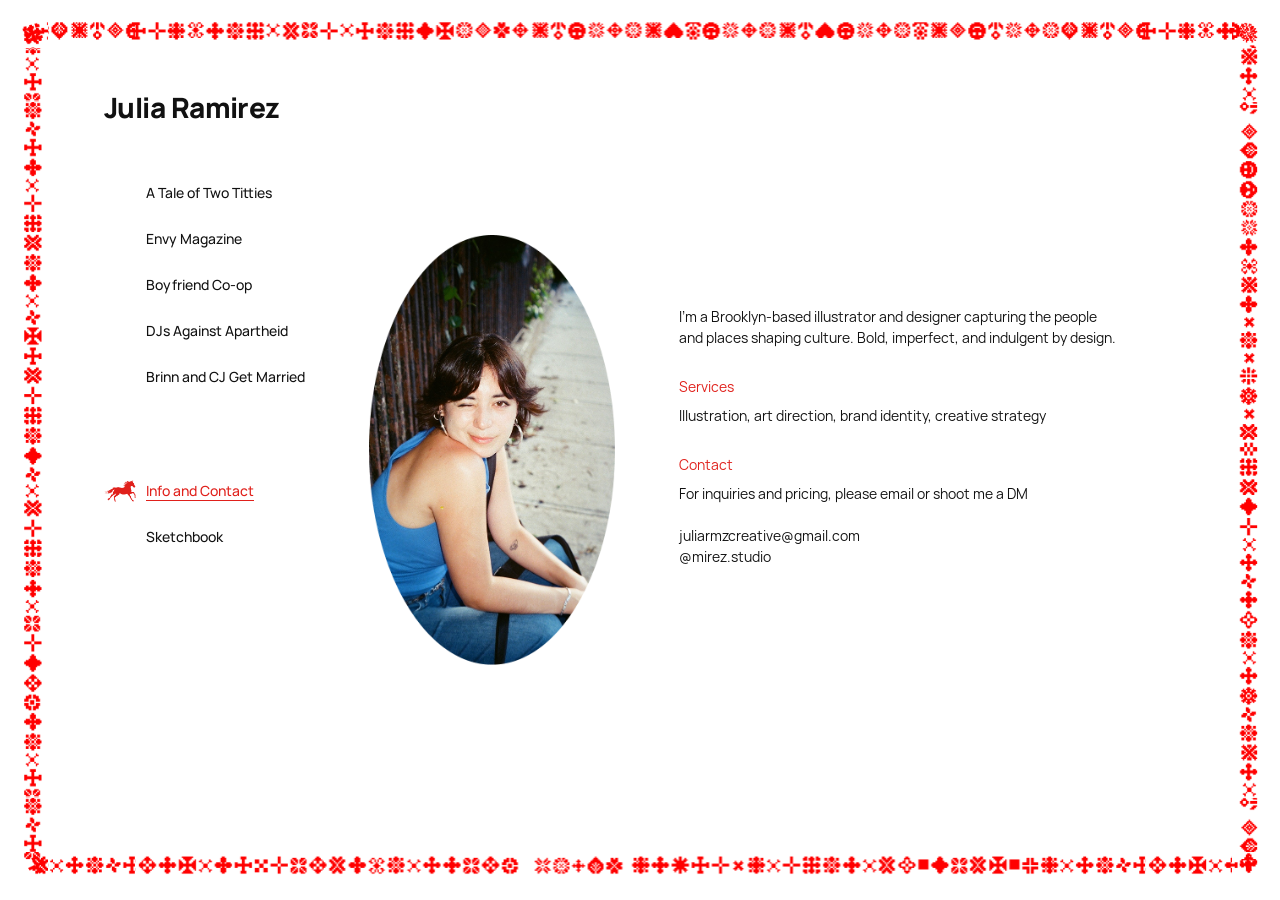
==== commit f8c54f57: "Update Instagram handle to @mirez.studio Co-Authored-By: Claude Sonnet 5.5 <noreply@anthropic.com>" ====
--- a/index.html
+++ b/index.html
@@ -52,7 +52,7 @@
               <br>
               <p>
                 <a href="mailto:juliarmzcreative@gmail.com">juliarmzcreative@gmail.com</a><br>
-                <a href="https://instagram.com/juliarmz.art" target="_blank" rel="noopener">@juliarmz.art</a>
+                <a href="https://instagram.com/mirez.studio" target="_blank" rel="noopener">@mirez.studio</a>
               </p>
             </section>
           </div>
--- a/css/style.css
+++ b/css/style.css
@@ -392,7 +392,7 @@
   margin-left: 0;
 }
 
-/* plain-copy panel titles (Moodboard, Save the dates, etc.) instead of
+/* plain-copy panel titles (Save the dates, etc.) instead of
    the boxed figma-label lockup used elsewhere; .project-desc's own
    type styling is scoped to .project-main, which these panels sit
    outside of, so restate it here */
@@ -445,6 +445,7 @@
   display: block;
   margin-bottom: 24px;
   break-inside: avoid;
+  cursor: zoom-in;
 }
 
 /* ---------- responsive ---------- */
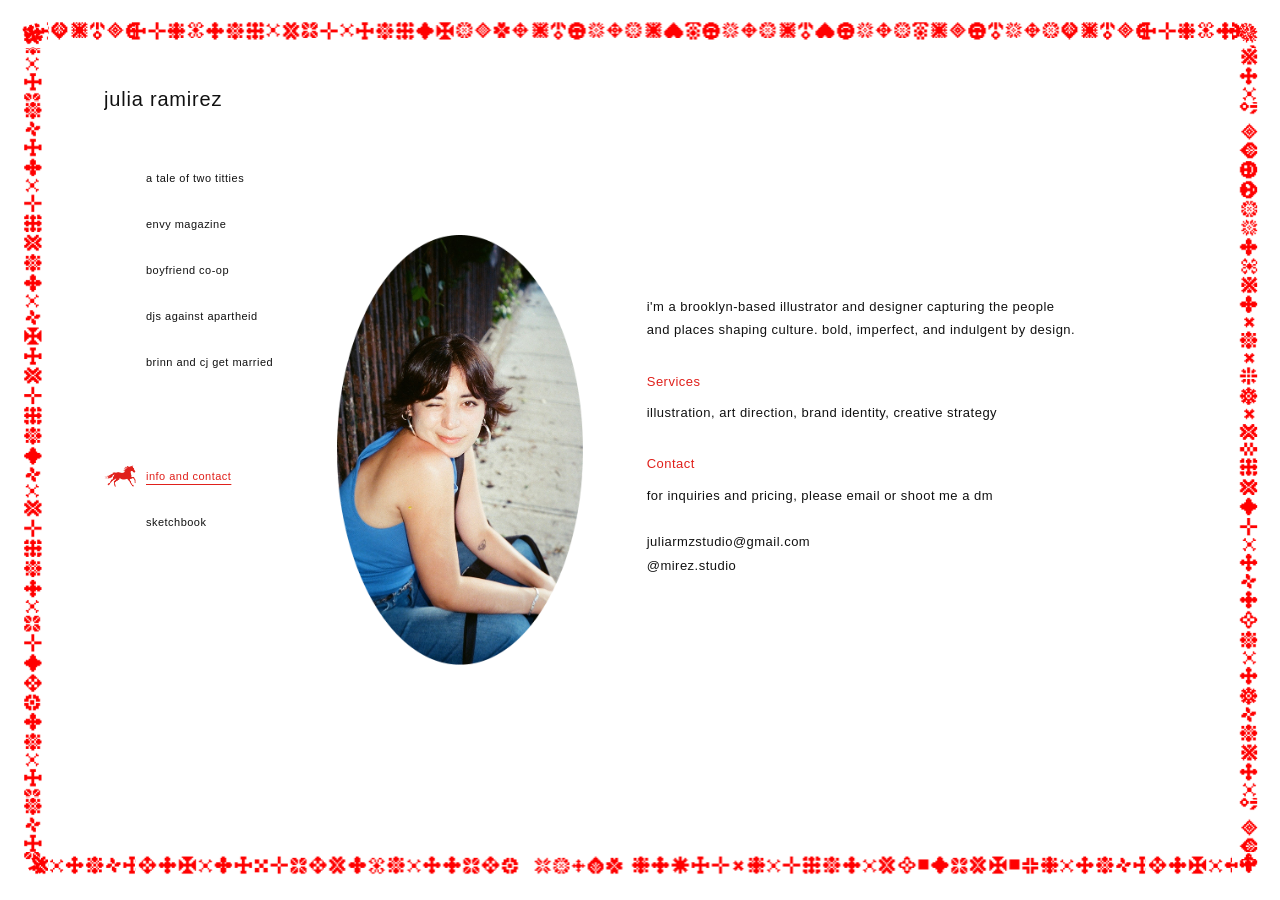
==== commit c0e6df5f: "Update contact email to juliarmzstudio@gmail.com Co-Authored-By: Claude Sonnet 5.5 <noreply@anthropi" ====
--- a/index.html
+++ b/index.html
@@ -51,7 +51,7 @@
               <p>For inquiries and pricing, please email or shoot me a DM</p>
               <br>
               <p>
-                <a href="mailto:juliarmzcreative@gmail.com">juliarmzcreative@gmail.com</a><br>
+                <a href="mailto:juliarmzstudio@gmail.com">juliarmzstudio@gmail.com</a><br>
                 <a href="https://instagram.com/mirez.studio" target="_blank" rel="noopener">@mirez.studio</a>
               </p>
             </section>
--- a/css/style.css
+++ b/css/style.css
@@ -54,8 +54,10 @@
   overflow: hidden;
   background: var(--paper);
   color: var(--ink);
-  font-family: 'Manrope', 'Helvetica Neue', Helvetica, Arial, sans-serif;
-  font-weight: 400;
+  font-family: 'Helvetica Neue', Helvetica, Arial, sans-serif;
+  font-weight: 400;
+  text-transform: lowercase;
+  letter-spacing: 0.03em;
 }
 
 /* Fixed decorative border — always exactly fills the viewport, never scrolls
@@ -92,9 +94,9 @@
 }
 
 .site-name {
-  font-weight: 800;
-  font-size: 28px;
-  letter-spacing: -0.02em;
+  font-weight: 400;
+  font-size: 20px;
+  letter-spacing: 0.04em;
   text-decoration: none;
   color: var(--ink);
   display: inline-block;
@@ -126,8 +128,8 @@
   gap: 10px;
   text-decoration: none;
   color: var(--ink);
-  font-weight: 500;
-  font-size: 14px;
+  font-weight: 400;
+  font-size: 11px;
   line-height: 1.3;
 }
 
@@ -208,9 +210,9 @@
 }
 
 .bio-col {
-  font-size: 14px;
-  font-weight: 400;
-  line-height: 1.5;
+  font-size: 13px;
+  font-weight: 400;
+  line-height: 1.8;
   flex: none;
   width: 510px;
   max-width: 100%;
@@ -224,7 +226,7 @@
 }
 
 .bio-col h2 {
-  font-size: 14px;
+  font-size: 13px;
   font-weight: 400;
   margin: 0 0 8px;
   text-transform: none;
@@ -270,10 +272,10 @@
 }
 
 .project-main .project-desc {
-  font-size: 14px;
+  font-size: 13px;
   font-weight: 400;
   max-width: 560px;
-  line-height: 1.5;
+  line-height: 1.6;
 }
 
 .project-main .project-desc a {
@@ -397,7 +399,7 @@
    type styling is scoped to .project-main, which these panels sit
    outside of, so restate it here */
 .bcj-panel-title {
-  font-size: 14px;
+  font-size: 13px;
   font-weight: 400;
   line-height: 1.5;
   margin: 0 0 14px;
@@ -470,7 +472,7 @@
 
   .content-spacer-top { height: 0; }
 
-  .site-name { font-size: 24px; margin-bottom: 20px; }
+  .site-name { font-size: 16px; margin-bottom: 20px; }
   nav.projects { gap: 14px; }
   nav.projects .nav-top { gap: 10px; }
   nav.projects .nav-bottom { gap: 10px; margin-top: 0; }
@@ -527,7 +529,7 @@
 
 .collage .cap {
   color: var(--red);
-  font-size: 14px;
+  font-size: 13px;
 }
 
 .collage .cap.r {
@@ -687,7 +689,7 @@
 .hero-row.pair .pair-caption,
 .hero-row.trio .trio-caption {
   margin: 0;
-  font-size: 14px;
+  font-size: 13px;
   color: var(--red);
 }
 .hero-row.pair .pair-caption a,
@@ -734,7 +736,7 @@
   background: #fff;
   border: 1px solid #e2e2e2;
   border-radius: 6px;
-  font-size: 14px;
+  font-size: 13px;
   font-weight: 400;
   line-height: 1;
   padding: 8px 12px;
@@ -773,8 +775,8 @@
   top: 92%;
   margin: 0;
   color: var(--red);
-  font-weight: 700;
-  font-size: 14px;
+  font-weight: 400;
+  font-size: 13px;
   white-space: nowrap;
 }
 
@@ -857,6 +859,7 @@
   opacity: 0.55;
 }
 
+.lightbox-arrow { letter-spacing: 0; }
 .lightbox-arrow:hover { opacity: 1; }
 .lightbox-arrow.prev { left: 12px; }
 .lightbox-arrow.next { right: 12px; }
